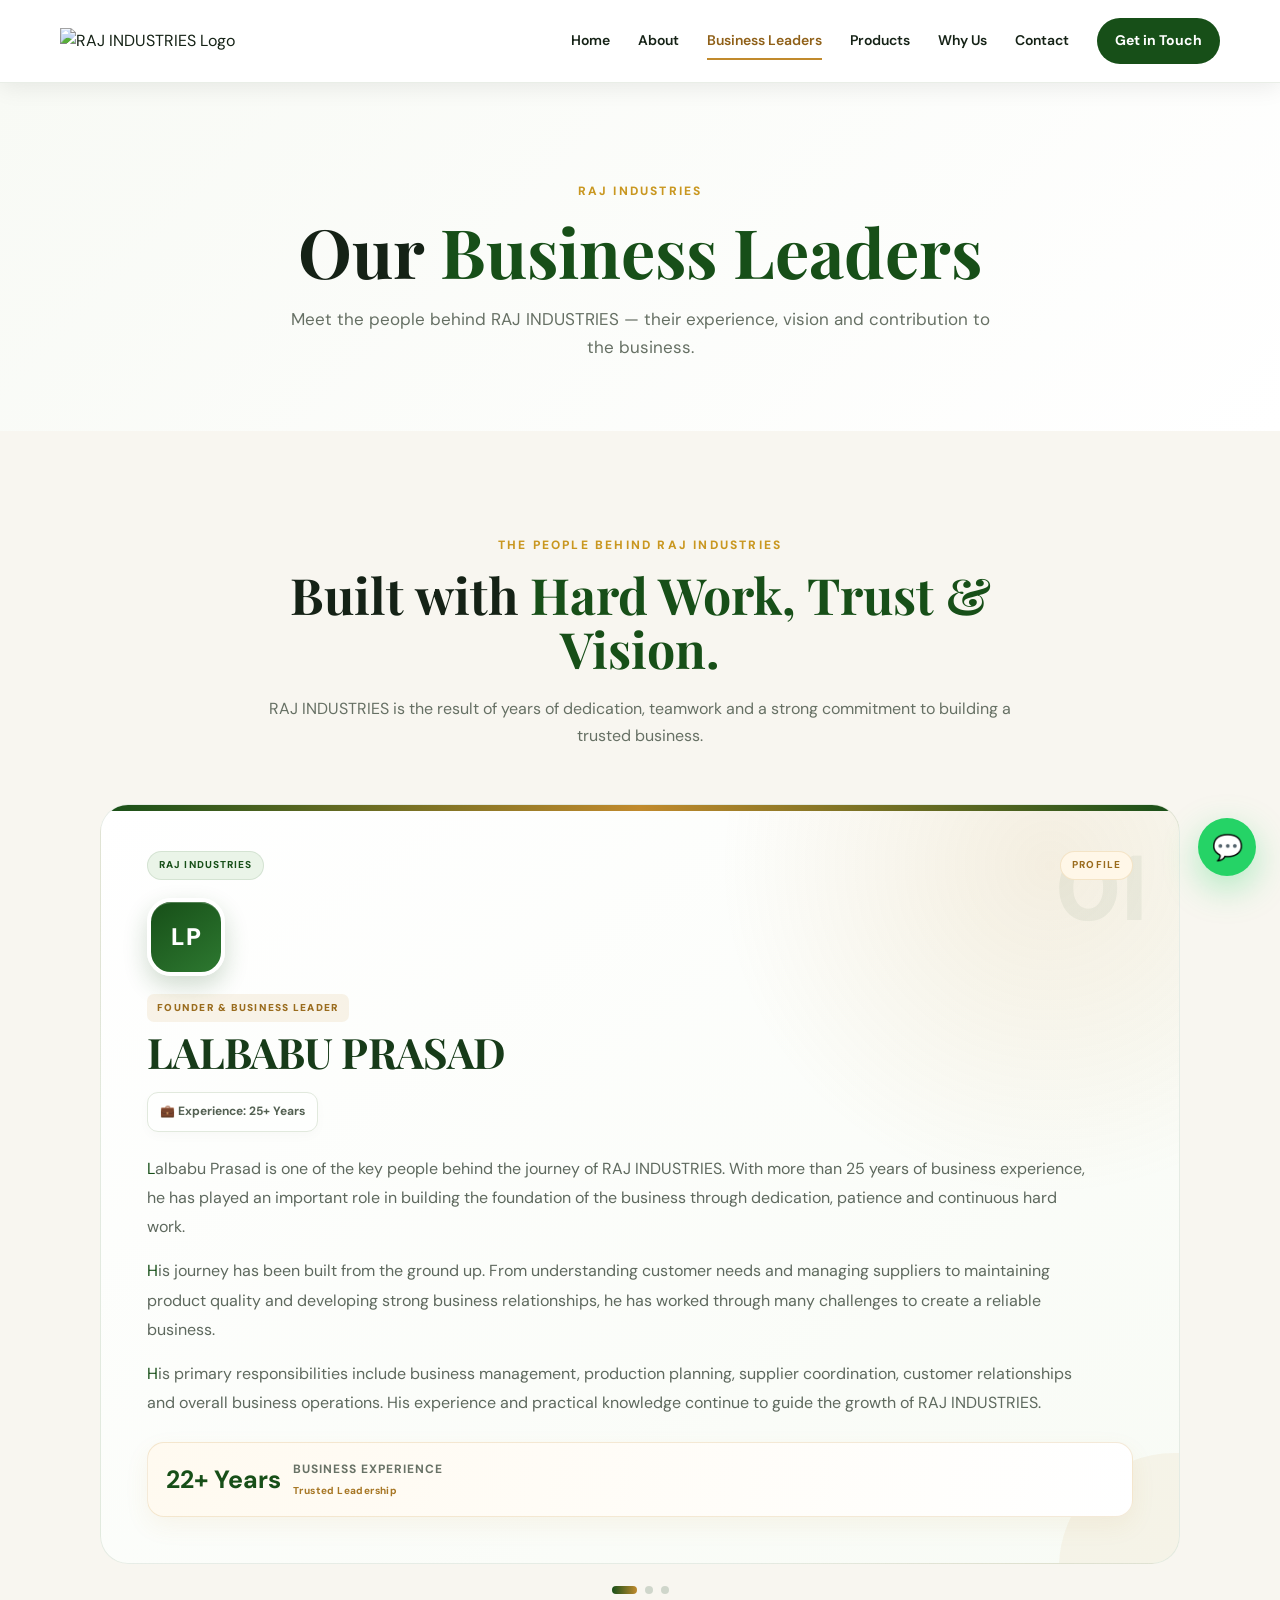
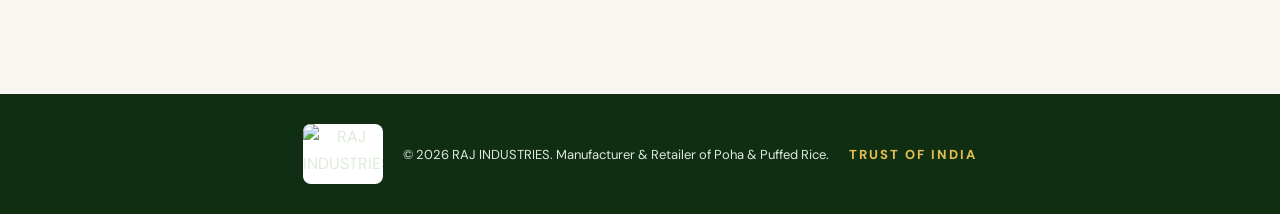
==== business-leaders.html @ 6d3f10bb "Add files via upload" ====
<!DOCTYPE html>
<html lang="en">
<head>
  <meta charset="UTF-8">
  <meta name="viewport" content="width=device-width, initial-scale=1.0, viewport-fit=cover">
  <meta name="theme-color" content="#174f18">
  <meta name="mobile-web-app-capable" content="yes">
  <meta name="apple-mobile-web-app-capable" content="yes">
  <meta name="apple-mobile-web-app-status-bar-style" content="default">
  <meta name="description" content="RAJ INDUSTRIES - Manufacturer and Retailer of quality Poha and Puffed Rice (Murmura).">
  <title>RAJ INDUSTRIES | Pure Taste. Trusted Quality.</title>
  <link rel="preconnect" href="https://fonts.googleapis.com">
  <link rel="preconnect" href="https://fonts.gstatic.com" crossorigin>
  <link href="https://fonts.googleapis.com/css2?family=DM+Sans:wght@400;500;600;700&family=Playfair+Display:wght@600;700&display=swap" rel="stylesheet">
  <link rel="stylesheet" href="style.css">
<style>
/* Dedicated Business Leaders page */
.business-page-hero {
  padding: 95px 0 70px;
  text-align: center;
  background: linear-gradient(135deg, #f8faf5, #fff);
}

.business-page-hero .container {
  max-width: 850px;
}

.business-page-hero h1 {
  font-family: "Playfair Display", Georgia, serif;
  font-size: clamp(42px, 6vw, 68px);
  line-height: 1.08;
  margin-bottom: 18px;
}

.business-page-hero h1 span {
  color: var(--green, #174f18);
}

.business-page-hero p {
  max-width: 700px;
  margin: 0 auto;
  color: var(--muted, #667064);
  font-size: 17px;
}

@media (max-width: 700px) {
  .business-page-hero {
    padding: 65px 0 45px;
  }

  .business-page-hero h1 {
    font-size: 40px;
  }

  .business-page-hero p {
    font-size: 15px;
  }
}
</style>

<style>
/* Business Leaders page carousel */
.leaders-carousel{position:relative;width:100%;max-width:1080px;margin:auto}
.leaders-viewport{overflow:hidden;border-radius:28px;touch-action:pan-y}
.leaders-track{display:flex;width:100%;transition:transform .55s cubic-bezier(.22,.8,.22,1);will-change:transform}
.leaders-track .leader-card{flex:0 0 100%;width:100%;min-width:100%;margin:0!important;box-sizing:border-box}
.leaders-carousel .leader-card{padding:clamp(28px,5vw,46px);min-height:520px}
.leader-arrow{position:absolute;top:50%;transform:translateY(-50%) scale(.85);width:50px;height:50px;border:0;border-radius:50%;display:grid;place-items:center;background:rgba(23,79,24,.96);color:#fff;font-size:27px;cursor:pointer;z-index:10;opacity:0;visibility:hidden;pointer-events:none;box-shadow:0 10px 30px rgba(0,0,0,.2);transition:opacity .2s,visibility .2s,transform .2s,background .2s}
.leader-arrow-left{left:-25px}.leader-arrow-right{right:-25px}
.leaders-carousel:hover .leader-arrow{opacity:1;visibility:visible;pointer-events:auto;transform:translateY(-50%) scale(1)}
.leader-arrow:hover{background:#c18a2d;transform:translateY(-50%) scale(1.08)}
.leader-arrow:disabled,.leader-arrow[disabled]{opacity:0!important;visibility:hidden!important;pointer-events:none!important}
.leader-dots{display:flex;justify-content:center;gap:8px;margin-top:22px}
.leader-dot{width:8px;height:8px;padding:0;border:0;border-radius:50%;background:#cfd6cb;cursor:pointer;transition:.25s}
.leader-dot.active{width:25px;border-radius:10px;background:#c18a2d}
@media(max-width:900px){.leaders-carousel{max-width:720px}.leaders-carousel .leader-card{min-height:0}.leader-arrow-left{left:12px}.leader-arrow-right{right:12px}}
@media(max-width:700px){.leaders-viewport{border-radius:20px}.leaders-carousel .leader-card{padding:28px 22px}.leaders-carousel .leader-card h3{font-size:27px;padding-right:40px}.leaders-carousel .leader-meta{flex-direction:column;align-items:flex-start}.leaders-carousel .leader-card p{font-size:14px;line-height:1.7}.leader-arrow{width:44px;height:44px;font-size:23px}.leader-arrow-left{left:8px}.leader-arrow-right{right:8px}.leaders-carousel.touch-active .leader-arrow{opacity:1;visibility:visible;pointer-events:auto;transform:translateY(-50%) scale(1)}}
@media(max-width:380px){.leaders-carousel .leader-card{padding:24px 17px}.leader-arrow{width:40px;height:40px;font-size:20px}.leader-arrow-left{left:5px}.leader-arrow-right{right:5px}}
.business-page-hero{padding:95px 0 70px;text-align:center;background:linear-gradient(135deg,#f8faf5,#fff)}
.business-page-hero .container{max-width:850px}
.business-page-hero h1{font-family:"Playfair Display",Georgia,serif;font-size:clamp(42px,6vw,68px);line-height:1.08;margin-bottom:18px}
.business-page-hero h1 span{color:var(--green,#174f18)}
.business-page-hero p{max-width:700px;margin:0 auto;color:var(--muted,#667064);font-size:17px}
@media(max-width:700px){.business-page-hero{padding:65px 0 45px}.business-page-hero h1{font-size:40px}.business-page-hero p{font-size:15px}}
</style>

</head>
<body>

<header class="header">
  <div class="container nav">
    <a href="index.html#home" class="brand">
      <img src="assets/raj-industries-logo.png" alt="RAJ INDUSTRIES Logo">
    </a>
    <button class="menu-btn" aria-label="Open menu">☰</button>
    <nav class="nav-links">
      <a href="index.html">Home</a>
      <a href="index.html#about">About</a>
      <a href="business-leaders.html" class="active">Business Leaders</a>
      <a href="index.html#products">Products</a>
      <a href="index.html#why-us">Why Us</a>
      <a href="index.html#contact">Contact</a>
    </nav>
    <a href="#contact" class="nav-cta">Get in Touch</a>
  </div>
</header>

<main>
  <section class="business-page-hero">
    <div class="container">
      <span class="eyebrow">RAJ INDUSTRIES</span>
      <h1>Our <span>Business Leaders</span></h1>
      <p>Meet the people behind RAJ INDUSTRIES — their experience, vision and contribution to the business.</p>
    </div>
  </section>

  <!-- BUSINESS LEADERS SECTION -->
  <section id="leaders" class="section leaders">
    <div class="container">
      <div class="section-heading center">
        <span class="eyebrow">THE PEOPLE BEHIND RAJ INDUSTRIES</span>
        <h2>Built with <span>Hard Work, Trust & Vision.</span></h2>
        <p>RAJ INDUSTRIES is the result of years of dedication, teamwork and a strong commitment to building a trusted business.</p>
      </div>

      <div class="leaders-carousel" id="leadersCarousel">
        <button class="leader-arrow leader-arrow-left" type="button" aria-label="Previous business leader">&#10094;</button>
        <div class="leaders-viewport">
          <div class="leaders-track">

            <article class="leader-card">
              <div class="leader-number">01</div>
              <div class="leader-content">
                <div class="leader-card-top">
                  <span class="leader-status">RAJ INDUSTRIES</span>
                  <span class="leader-profile-tag">PROFILE</span>
                </div>
                <div class="leader-avatar">LP</div>
                <span class="leader-role">FOUNDER & BUSINESS LEADER</span>
                <h3>LALBABU PRASAD</h3>
                <div class="leader-meta">
                  <span>💼 Experience: 25+ Years</span>
                </div>
                <p>Lalbabu Prasad is one of the key people behind the journey of RAJ INDUSTRIES. With more than 25 years of business experience, he has played an important role in building the foundation of the business through dedication, patience and continuous hard work.</p>
                <p>His journey has been built from the ground up. From understanding customer needs and managing suppliers to maintaining product quality and developing strong business relationships, he has worked through many challenges to create a reliable business.</p>
                <p>His primary responsibilities include business management, production planning, supplier coordination, customer relationships and overall business operations. His experience and practical knowledge continue to guide the growth of RAJ INDUSTRIES.</p>
                <div class="leader-highlight"><strong>25+ Years</strong><span>Business Experience</span><em>Trusted Leadership</em></div>
              </div>
            </article>

            <article class="leader-card">
              <div class="leader-number">02</div>
              <div class="leader-content">
                <div class="leader-card-top">
                  <span class="leader-status">RAJ INDUSTRIES</span>
                  <span class="leader-profile-tag">PROFILE</span>
                </div>
                <div class="leader-avatar">AR</div>
                <span class="leader-role">BUSINESS & OPERATIONS</span>
                <h3>AVINASH RAJ</h3>
                <div class="leader-meta">
                  <span>💼 Experience: 3+ Years</span>
                </div>
                <p>Avinash Raj is an important part of the growing team at RAJ INDUSTRIES. With more than 3 years of business experience, he brings a combination of education, practical knowledge and a modern approach to business operations.</p>
                <p>His journey has involved learning the business from the ground up, understanding the market, working with customers and contributing to the development of a dependable supply system. Every challenge has helped him gain valuable experience and strengthen his business skills.</p>
                <p>He contributes to day-to-day operations, customer communication, sales coordination, product supply and business development. His focus is on improving service, maintaining relationships and helping RAJ INDUSTRIES grow in a sustainable way.</p>
                <div class="leader-highlight"><strong>3+ Years</strong><span>Business Experience</span><em>Business Operations</em></div>
              </div>
            </article>

            <article class="leader-card">
              <div class="leader-number">03</div>
              <div class="leader-content">
                <div class="leader-card-top">
                  <span class="leader-status">RAJ INDUSTRIES</span>
                  <span class="leader-profile-tag">PROFILE</span>
                </div>
                <div class="leader-avatar">RK</div>
                <span class="leader-role">DIGITAL & BUSINESS MANAGEMENT</span>
                <h3>RAJU KUMAR</h3>
                <div class="leader-meta">
                  <span>💼 Experience: 1+ Year</span>
                </div>
                <p>Raju Kumar is a young and technology-focused member of RAJ INDUSTRIES. With an MCA background and more than 1 year of business experience, he brings a combination of technology, modern thinking and business management to the organization.</p>
                <p>His journey represents the next generation of the business. Along with learning the practical side of the food business, he has worked to understand customers, market requirements and the importance of building a strong digital presence.</p>
                <p>His responsibilities include digital business development, website and online presence management, customer communication, marketing support and helping introduce modern technology into business operations.</p>
                <div class="leader-highlight"><strong>1+ Year</strong><span>Business Experience</span><em>Digital Growth</em></div>
              </div>
            </article>

          </div>
        </div>
        <button class="leader-arrow leader-arrow-right" type="button" aria-label="Next business leader">&#10095;</button>
        <div class="leader-dots" aria-label="Business leader navigation"></div>
      </div>
    </div>
  </section>


</main></main>

<footer class="footer">
  <div class="container footer-inner">
    <img src="assets/raj-industries-logo.png" alt="RAJ INDUSTRIES" class="footer-logo">
    <p>© <span id="year"></span> RAJ INDUSTRIES. Manufacturer & Retailer of Poha & Puffed Rice.</p>
    <p class="footer-tagline">TRUST OF INDIA</p>
  </div>
</footer>

<script src="script.js"></script>

<script>
document.addEventListener("DOMContentLoaded", () => {
  const carousel = document.getElementById("leadersCarousel");
  if (!carousel) return;

  const track = carousel.querySelector(".leaders-track");
  const cards = Array.from(carousel.querySelectorAll(".leader-card"));
  const prev = carousel.querySelector(".leader-arrow-left");
  const next = carousel.querySelector(".leader-arrow-right");
  const dotsBox = carousel.querySelector(".leader-dots");
  let index = 0, startX = 0, startY = 0, moved = false, hideTimer;

  cards.forEach((_, i) => {
    const dot = document.createElement("button");
    dot.type = "button";
    dot.className = "leader-dot";
    dot.setAttribute("aria-label", `Show business leader ${i + 1}`);
    dot.addEventListener("click", () => show(i));
    dotsBox.appendChild(dot);
  });

  const dots = Array.from(dotsBox.children);

  function show(i) {
    index = Math.max(0, Math.min(i, cards.length - 1));
    track.style.transform = `translateX(-${index * 100}%)`;
    dots.forEach((d,n) => d.classList.toggle("active", n === index));
    if (prev) prev.disabled = index === 0;
    if (next) next.disabled = index === cards.length - 1;
  }

  prev?.addEventListener("click", () => show(index - 1));
  next?.addEventListener("click", () => show(index + 1));

  carousel.addEventListener("touchstart", e => {
    const t = e.changedTouches[0];
    startX=t.clientX; startY=t.clientY; moved=false;
    carousel.classList.add("touch-active");
    clearTimeout(hideTimer);
  }, {passive:true});

  carousel.addEventListener("touchmove", e => {
    const t=e.changedTouches[0], dx=t.clientX-startX, dy=t.clientY-startY;
    if(Math.abs(dx)>15 && Math.abs(dx)>Math.abs(dy)) moved=true;
  }, {passive:true});

  carousel.addEventListener("touchend", e => {
    const dx=e.changedTouches[0].clientX-startX;
    if(moved && Math.abs(dx)>50) show(index+(dx<0?1:-1));
    hideTimer=setTimeout(()=>carousel.classList.remove("touch-active"),1200);
  }, {passive:true});

  carousel.addEventListener("mouseleave", () => {
    clearTimeout(hideTimer);
    carousel.classList.remove("touch-active");
  });

  carousel.addEventListener("keydown", e => {
    if(e.key==="ArrowLeft"){e.preventDefault();show(index-1)}
    if(e.key==="ArrowRight"){e.preventDefault();show(index+1)}
  });

  show(0);
});
</script>

</body>
</html>
---- style.css ----
*{box-sizing:border-box;margin:0;padding:0}
:root{--green:#174f18;--green2:#2c711e;--gold:#c99720;--cream:#fbfaf5;--dark:#152216;--muted:#667064;--white:#fff}
html{scroll-behavior:smooth}
body{font-family:"DM Sans",Arial,sans-serif;color:var(--dark);background:#fff;line-height:1.65}
a{text-decoration:none;color:inherit}
.container{width:min(1160px,92%);margin:auto}
.header{position:sticky;top:0;z-index:50;background:rgba(255,255,255,.94);backdrop-filter:blur(12px);border-bottom:1px solid #e9eee7}
.nav{height:82px;display:flex;align-items:center;gap:28px}
.brand img{width:95px;height:70px;object-fit:contain}
.nav-links{display:flex;gap:28px;margin-left:auto;font-weight:600;font-size:14px}
.nav-links a:hover{color:var(--gold)}
.nav-cta{background:var(--green);color:#fff;padding:11px 18px;border-radius:30px;font-weight:700;font-size:14px}
.menu-btn{display:none;border:0;background:none;font-size:27px}
.hero{position:relative;overflow:hidden;background:linear-gradient(135deg,#f8faf5,#fff)}
.hero-bg{position:absolute;inset:0;background:radial-gradient(circle at 85% 20%,rgba(201,151,32,.12),transparent 28%),radial-gradient(circle at 5% 90%,rgba(23,79,24,.1),transparent 28%)}
.hero-grid{min-height:650px;display:grid;grid-template-columns:1.03fr .97fr;align-items:center;gap:30px;position:relative}
.eyebrow{display:inline-block;color:var(--gold);font-size:12px;letter-spacing:2.2px;font-weight:800;margin-bottom:12px}
.hero h1,h2{font-family:"Playfair Display",Georgia,serif;line-height:1.08}
.hero h1{font-size:clamp(42px,5vw,68px);max-width:700px}
.hero h1 span,h2 span{color:var(--green)}
.hero p{max-width:630px;color:var(--muted);font-size:17px;margin:22px 0 28px}
.hero-actions{display:flex;gap:12px;flex-wrap:wrap}
.btn{display:inline-flex;align-items:center;justify-content:center;border-radius:8px;padding:13px 22px;font-weight:800;border:2px solid transparent;cursor:pointer;transition:.25s}
.btn-primary{background:var(--green);color:#fff}
.btn-primary:hover{background:#0e3c10;transform:translateY(-2px)}
.btn-outline{border-color:var(--green);color:var(--green)}
.btn-outline:hover{background:var(--green);color:#fff}
.btn-light{background:#fff;color:var(--green)}
.trust-row{display:flex;gap:34px;margin-top:35px}
.trust-row div{display:flex;flex-direction:column}
.trust-row strong{font-size:20px;color:var(--green)}
.trust-row small{font-size:12px;color:var(--muted)}
.hero-product{position:relative;min-height:520px;display:flex;align-items:center;justify-content:center}
.product-orbit{position:absolute;width:430px;height:430px;border:2px solid rgba(201,151,32,.3);border-radius:50%}
.hero-poha{position:relative;width:min(470px,90%);height:470px;object-fit:cover;border-radius:50%;padding:16px;background:#fff;box-shadow:0 30px 80px rgba(23,79,24,.16)}
.floating-card{position:absolute;right:3%;bottom:60px;background:#fff;border-radius:14px;padding:18px 22px;box-shadow:0 15px 45px rgba(0,0,0,.12);display:flex;flex-direction:column}
.floating-card span{font-size:11px;text-transform:uppercase;letter-spacing:1.4px;color:var(--gold);font-weight:800}
.floating-card strong{font-size:18px;color:var(--green)}
.floating-card small{color:var(--muted)}
.section{padding:100px 0}
.two-col{display:grid;grid-template-columns:1fr 1fr;gap:75px;align-items:center}
.section h2{font-size:clamp(34px,4vw,50px);margin-bottom:20px}
.section p{color:var(--muted);margin-bottom:15px}
.section-image{position:relative}
.section-image img{width:100%;height:470px;object-fit:cover;border-radius:24px;box-shadow:0 25px 70px rgba(23,79,24,.12)}
.image-badge{position:absolute;bottom:22px;left:22px;background:var(--green);color:#fff;padding:12px 17px;border-radius:7px;font-size:12px;letter-spacing:2px;font-weight:800}
.feature-list{margin-top:25px;display:grid;gap:12px}
.feature-list div{display:flex;align-items:center;gap:12px;font-weight:700}
.feature-list b{display:grid;place-items:center;width:25px;height:25px;border-radius:50%;background:#e8f1e5;color:var(--green)}
.products{background:var(--cream)}
.section-heading{margin-bottom:45px}
.section-heading p{margin:0}
.center{text-align:center}
.product-grid{display:grid;grid-template-columns:repeat(2,1fr);gap:28px}
.product-card{background:#fff;border-radius:20px;overflow:hidden;box-shadow:0 15px 45px rgba(0,0,0,.07);transition:.3s}
.product-card:hover{transform:translateY(-7px);box-shadow:0 22px 55px rgba(23,79,24,.13)}
.product-img{height:330px;overflow:hidden;background:#f2f2ee}
.product-img img{width:100%;height:100%;object-fit:cover;transition:.4s}
.product-card:hover img{transform:scale(1.04)}
.product-body{padding:26px}
.tag{font-size:11px;color:var(--gold);font-weight:900;letter-spacing:2px}
.product-body h3{font-family:"Playfair Display",Georgia,serif;font-size:30px;margin:7px 0}
.product-body p{margin-bottom:18px}
.product-link{color:var(--green);font-weight:800}
.why-us{background:#fff}
.why-grid{display:grid;grid-template-columns:repeat(4,1fr);gap:20px}
.why-card{padding:28px;background:#f8faf6;border:1px solid #edf1eb;border-radius:15px}
.icon{font-size:30px;margin-bottom:14px}
.why-card h3{font-size:19px;margin-bottom:8px}
.why-card p{font-size:14px;margin:0}
.cta-strip{background:var(--green);color:#fff;padding:55px 0}
.cta-inner{display:flex;align-items:center;justify-content:space-between;gap:30px}
.cta-strip h2{font-size:36px;max-width:720px}
.cta-strip .eyebrow{color:#e6c35d}
.contact{background:#f8faf6}
.contact-info{display:grid;gap:15px;margin-top:28px}
.contact-info div{display:flex;flex-direction:column;padding-bottom:12px;border-bottom:1px solid #dfe6dc}
.contact-info strong{color:var(--green)}
.contact-info span{color:var(--muted)}
.contact-form{background:#fff;padding:28px;border-radius:18px;box-shadow:0 18px 50px rgba(0,0,0,.07);display:grid;gap:13px}
.contact-form input,.contact-form select,.contact-form textarea{width:100%;padding:14px 15px;border:1px solid #d9dfd6;border-radius:8px;font:inherit;outline:none;background:#fff}
.contact-form input:focus,.contact-form select:focus,.contact-form textarea:focus{border-color:var(--green)}
.contact-form textarea{resize:vertical}
.form-note{font-size:13px;margin:0!important;color:var(--green)!important}
.footer{background:#102e12;color:#dfe9dc;padding:30px 0}
.footer-inner{text-align:center;display:flex;align-items:center;justify-content:center;gap:20px;flex-wrap:wrap}
.footer-logo{width:80px;height:60px;object-fit:contain;background:#fff;border-radius:8px}
.footer p{font-size:13px}
.footer-tagline{color:#e2bd51;font-weight:800;letter-spacing:2px}
@media(max-width:900px){
  .nav-links,.nav-cta{display:none}.menu-btn{display:block;margin-left:auto}
  .nav.open{height:auto;flex-wrap:wrap;padding:15px 0}.nav.open .nav-links{display:flex;width:100%;flex-direction:column;gap:14px;padding-bottom:15px}
  .hero-grid,.two-col{grid-template-columns:1fr}.hero-grid{padding:60px 0}.hero-product{min-height:430px}.hero-poha{width:380px;height:380px}
  .why-grid{grid-template-columns:1fr 1fr}.section{padding:75px 0}
}
@media(max-width:600px){
  .brand img{width:82px}.hero h1{font-size:40px}.hero p{font-size:15px}.trust-row{gap:18px}
  .hero-product{min-height:350px}.product-orbit{width:310px;height:310px}.hero-poha{width:300px;height:300px}
  .floating-card{right:0;bottom:15px;padding:12px 15px}.product-grid,.why-grid{grid-template-columns:1fr}
  .product-img{height:280px}.cta-inner{flex-direction:column;align-items:flex-start}.cta-strip h2{font-size:30px}
  .section-image img{height:350px}.footer-inner{flex-direction:column}
}
/* ================================
   BUSINESS LEADERS SECTION
================================ */

.leaders {
  background: #f8f6f0;
  position: relative;
  overflow: hidden;
}

.leaders .section-heading {
  max-width: 750px;
  margin: 0 auto 55px;
}

.leaders-grid {
  display: grid;
  grid-template-columns: 1fr;
  gap: 30px;
}

.leader-card {
  position: relative;
  background: #ffffff;
  border-radius: 24px;
  padding: 42px;
  display: flex;
  gap: 35px;
  border: 1px solid rgba(0, 0, 0, 0.07);
  box-shadow: 0 15px 45px rgba(0, 0, 0, 0.06);
  overflow: hidden;
  transition: all 0.35s ease;
}

.leader-card:hover {
  transform: translateY(-7px);
  box-shadow: 0 22px 55px rgba(0, 0, 0, 0.11);
}

.leader-number {
  position: absolute;
  right: 30px;
  top: 20px;
  font-size: 70px;
  font-weight: 700;
  color: rgba(0, 0, 0, 0.045);
  line-height: 1;
}

.leader-content {
  width: 100%;
  position: relative;
  z-index: 2;
}

.leader-avatar {
  width: 85px;
  height: 85px;
  border-radius: 50%;
  display: flex;
  align-items: center;
  justify-content: center;
  background: linear-gradient(135deg, #d9a441, #8c5d18);
  color: #fff;
  font-size: 25px;
  font-weight: 700;
  margin-bottom: 20px;
  box-shadow: 0 10px 25px rgba(140, 93, 24, 0.25);
}

.leader-role {
  display: inline-block;
  font-size: 12px;
  font-weight: 700;
  letter-spacing: 1.5px;
  color: #9b681d;
  margin-bottom: 8px;
}

.leader-card h3 {
  font-family: "Playfair Display", serif;
  font-size: 32px;
  margin: 0 0 15px;
  color: #20251f;
}

.leader-meta {
  display: flex;
  flex-wrap: wrap;
  gap: 10px;
  margin-bottom: 22px;
}

.leader-meta span {
  background: #f5f1e8;
  color: #4d4d45;
  padding: 8px 13px;
  border-radius: 30px;
  font-size: 13px;
  font-weight: 600;
}

.leader-card p {
  color: #666;
  line-height: 1.8;
  margin-bottom: 15px;
  max-width: 950px;
}

.leader-highlight {
  margin-top: 25px;
  padding: 16px 20px;
  border-left: 4px solid #c18a2d;
  background: #faf7ef;
  display: inline-flex;
  flex-direction: column;
  gap: 3px;
}

.leader-highlight strong {
  font-size: 24px;
  color: #9b681d;
}

.leader-highlight span {
  font-size: 12px;
  color: #777;
  text-transform: uppercase;
  letter-spacing: 1px;
}


/* Desktop layout */
@media (min-width: 900px) {
  .leader-card:nth-child(1) {
    margin-right: 80px;
  }

  .leader-card:nth-child(2) {
    margin-left: 40px;
    margin-right: 40px;
  }

  .leader-card:nth-child(3) {
    margin-left: 80px;
  }
}


/* Mobile */
@media (max-width: 700px) {

  .leader-card {
    padding: 28px 22px;
    gap: 20px;
  }

  .leader-card h3 {
    font-size: 27px;
  }

  .leader-avatar {
    width: 70px;
    height: 70px;
    font-size: 21px;
  }

  .leader-number {
    font-size: 50px;
    right: 18px;
  }

  .leader-meta {
    flex-direction: column;
    align-items: flex-start;
  }

  .leader-card p {
    font-size: 14px;
    line-height: 1.7;
  }

  .leader-card:nth-child(1),
  .leader-card:nth-child(2),
  .leader-card:nth-child(3) {
    margin-left: 0;
    margin-right: 0;
  }
}


/* =========================================================
   RAJ INDUSTRIES - Premium UI Enhancements
   Add this file alongside index.html and script.js
   ========================================================= */

:root {
  --ri-gold: #c18a2d;
  --ri-gold-dark: #8f6018;
  --ri-cream: #faf7ef;
  --ri-dark: #20251f;
  --ri-muted: #66685f;
  --ri-white: #ffffff;
  --ri-shadow: 0 20px 60px rgba(32, 37, 31, .10);
}

html {
  scroll-behavior: smooth;
}

body {
  overflow-x: hidden;
}

/* Header */
.header {
  transition: background .3s ease, box-shadow .3s ease, backdrop-filter .3s ease;
}

.header.scrolled {
  background: rgba(255,255,255,.92);
  box-shadow: 0 8px 30px rgba(0,0,0,.08);
  backdrop-filter: blur(14px);
}

.nav-links a {
  position: relative;
  transition: color .25s ease;
}

.nav-links a::after {
  content: "";
  position: absolute;
  left: 0;
  right: 0;
  bottom: -7px;
  height: 2px;
  background: var(--ri-gold);
  transform: scaleX(0);
  transform-origin: center;
  transition: transform .25s ease;
}

.nav-links a:hover::after,
.nav-links a.active::after {
  transform: scaleX(1);
}

.nav-links a.active {
  color: var(--ri-gold-dark);
}

/* Hero motion */
.hero-product {
  animation: heroFloat 5s ease-in-out infinite;
}

@keyframes heroFloat {
  0%, 100% { transform: translateY(0); }
  50% { transform: translateY(-10px); }
}

.floating-card {
  animation: cardFloat 4s ease-in-out infinite;
}

@keyframes cardFloat {
  0%, 100% { transform: translateY(0) rotate(0); }
  50% { transform: translateY(-8px) rotate(1deg); }
}

/* Reveal animation */
.js-reveal {
  opacity: 0;
  transform: translateY(35px);
  transition:
    opacity .8s ease,
    transform .8s cubic-bezier(.2,.8,.2,1);
}

.js-reveal.visible {
  opacity: 1;
  transform: translateY(0);
}

/* Product cards */
.product-card {
  transition:
    transform .35s ease,
    box-shadow .35s ease,
    border-color .35s ease;
  will-change: transform;
}

.product-card:hover {
  box-shadow: var(--ri-shadow);
}

.product-img {
  overflow: hidden;
}

.product-img img {
  transition: transform .6s cubic-bezier(.2,.8,.2,1);
}

.product-card:hover .product-img img {
  transform: scale(1.07);
}

/* Leader cards */
.leader-card {
  transition:
    transform .35s ease,
    box-shadow .35s ease,
    border-color .35s ease;
}

.leader-card.leader-hover {
  border-color: rgba(193,138,45,.35);
  box-shadow: 0 25px 70px rgba(193,138,45,.13);
}

.leader-avatar {
  transition: transform .35s ease, box-shadow .35s ease;
}

.leader-card:hover .leader-avatar {
  transform: scale(1.06) rotate(-3deg);
  box-shadow: 0 15px 35px rgba(140,93,24,.30);
}

/* Buttons */
.btn,
.nav-cta,
.product-link {
  transition:
    transform .25s ease,
    box-shadow .25s ease,
    background .25s ease,
    color .25s ease;
}

.btn:hover,
.nav-cta:hover {
  transform: translateY(-2px);
}

.btn.clicked {
  transform: scale(.97);
}

/* Form */
.contact-form input,
.contact-form select,
.contact-form textarea {
  transition:
    border-color .25s ease,
    box-shadow .25s ease,
    transform .25s ease;
}

.contact-form input:focus,
.contact-form select:focus,
.contact-form textarea:focus {
  outline: none;
  border-color: var(--ri-gold);
  box-shadow: 0 0 0 4px rgba(193,138,45,.12);
  transform: translateY(-1px);
}

.form-note {
  min-height: 22px;
  margin-top: 10px;
  font-weight: 600;
}

.form-note.success {
  color: #287a45;
}

.form-note.error {
  color: #b13b32;
}

/* Contact phone links */
.contact-info a {
  color: inherit;
  text-decoration: none;
}

.contact-info a:hover {
  color: var(--ri-gold-dark);
}

/* Floating WhatsApp */
.floating-whatsapp {
  position: fixed;
  right: 24px;
  bottom: 24px;
  width: 58px;
  height: 58px;
  display: flex;
  align-items: center;
  justify-content: center;
  border-radius: 50%;
  background: #25d366;
  color: #fff;
  text-decoration: none;
  font-size: 25px;
  z-index: 9998;
  box-shadow: 0 12px 35px rgba(37,211,102,.35);
  animation: whatsappPulse 2.2s infinite;
  transition: transform .25s ease;
}

.floating-whatsapp:hover {
  transform: scale(1.10);
}

@keyframes whatsappPulse {
  0%, 100% {
    box-shadow: 0 12px 35px rgba(37,211,102,.35);
  }
  50% {
    box-shadow: 0 12px 45px rgba(37,211,102,.60);
  }
}

/* Back to top */
.back-to-top {
  position: fixed;
  right: 25px;
  bottom: 94px;
  width: 44px;
  height: 44px;
  border: 0;
  border-radius: 50%;
  background: var(--ri-dark);
  color: #fff;
  font-size: 20px;
  cursor: pointer;
  opacity: 0;
  visibility: hidden;
  transform: translateY(15px);
  transition: all .3s ease;
  z-index: 9997;
}

.back-to-top.show {
  opacity: 1;
  visibility: visible;
  transform: translateY(0);
}

.back-to-top:hover {
  background: var(--ri-gold-dark);
  transform: translateY(-3px);
}

/* Mobile menu */
@media (max-width: 800px) {
  .menu-btn {
    display: inline-flex;
    align-items: center;
    justify-content: center;
    cursor: pointer;
    border: 0;
    background: transparent;
    font-size: 27px;
    color: var(--ri-dark);
  }

  .nav-links {
    position: absolute;
    top: calc(100% + 8px);
    left: 15px;
    right: 15px;
    display: flex;
    flex-direction: column;
    gap: 4px;
    padding: 14px;
    background: rgba(255,255,255,.97);
    border-radius: 18px;
    box-shadow: 0 20px 50px rgba(0,0,0,.12);
    backdrop-filter: blur(14px);
    opacity: 0;
    visibility: hidden;
    transform: translateY(-10px);
    transition: all .3s ease;
    z-index: 1000;
  }

  .nav-links.active {
    opacity: 1;
    visibility: visible;
    transform: translateY(0);
  }

  .nav-links a {
    padding: 12px 14px;
    border-radius: 10px;
  }

  .nav-links a:hover,
  .nav-links a.active {
    background: var(--ri-cream);
  }

  .nav-links a::after {
    display: none;
  }

  .nav-cta {
    display: none;
  }

  .floating-whatsapp {
    right: 18px;
    bottom: 18px;
  }

  .back-to-top {
    right: 20px;
    bottom: 86px;
  }
}

/* Reduced motion accessibility */
@media (prefers-reduced-motion: reduce) {
  *,
  *::before,
  *::after {
    scroll-behavior: auto !important;
    animation-duration: .01ms !important;
    animation-iteration-count: 1 !important;
    transition-duration: .01ms !important;
  }

  .js-reveal {
    opacity: 1;
    transform: none;
  }
}


/* =========================================================
   WhatsApp Number Selection Popup
   ========================================================= */

body.whatsapp-modal-open { overflow: hidden; }

.floating-whatsapp {
  border: 0;
  cursor: pointer;
  font-family: inherit;
}

.whatsapp-modal {
  position: fixed;
  inset: 0;
  z-index: 10000;
  display: flex;
  align-items: center;
  justify-content: center;
  padding: 20px;
  opacity: 0;
  visibility: hidden;
  pointer-events: none;
  transition: opacity .25s ease, visibility .25s ease;
}

.whatsapp-modal.show {
  opacity: 1;
  visibility: visible;
  pointer-events: auto;
}

.whatsapp-modal-overlay {
  position: absolute;
  inset: 0;
  background: rgba(10,20,12,.62);
  backdrop-filter: blur(5px);
}

.whatsapp-modal-card {
  position: relative;
  z-index: 2;
  width: min(440px,100%);
  background: #fff;
  border-radius: 24px;
  padding: 32px;
  box-shadow: 0 30px 90px rgba(0,0,0,.25);
  transform: translateY(20px) scale(.96);
  transition: transform .3s cubic-bezier(.2,.8,.2,1);
}

.whatsapp-modal.show .whatsapp-modal-card {
  transform: translateY(0) scale(1);
}

.whatsapp-modal-close {
  position: absolute;
  top: 14px;
  right: 16px;
  width: 38px;
  height: 38px;
  border: 0;
  border-radius: 50%;
  background: #f3f5f1;
  color: #20251f;
  font-size: 25px;
  cursor: pointer;
  transition: .2s ease;
}

.whatsapp-modal-close:hover {
  background: #e8eee5;
  transform: rotate(90deg);
}

.whatsapp-modal-icon {
  width: 64px;
  height: 64px;
  display: grid;
  place-items: center;
  margin-bottom: 16px;
  border-radius: 18px;
  background: #eaf8ee;
  font-size: 31px;
}

.whatsapp-modal-card h3 {
  margin: 0 35px 7px 0;
  font-family: "Playfair Display", Georgia, serif;
  font-size: 30px;
  color: #20251f;
}

.whatsapp-modal-card > p {
  margin: 0 0 22px;
  color: #667064;
  font-size: 14px;
}

.whatsapp-number-option {
  display: flex;
  align-items: center;
  gap: 13px;
  padding: 16px;
  margin-top: 12px;
  border: 1px solid #e1e7df;
  border-radius: 15px;
  background: #fff;
  color: #20251f;
  box-shadow: 0 7px 20px rgba(0,0,0,.04);
  transition: transform .2s ease, border-color .2s ease, box-shadow .2s ease;
}

.whatsapp-number-option:hover {
  transform: translateY(-2px);
  border-color: #25d366;
  box-shadow: 0 12px 28px rgba(37,211,102,.15);
}

.whatsapp-option-icon {
  width: 42px;
  height: 42px;
  flex: 0 0 42px;
  display: grid;
  place-items: center;
  border-radius: 50%;
  background: #eaf8ee;
  font-size: 20px;
}

.whatsapp-number-option > span:nth-child(2) {
  display: flex;
  flex-direction: column;
  min-width: 0;
  flex: 1;
}

.whatsapp-number-option strong { font-size: 16px; }
.whatsapp-number-option small { color: #667064; font-size: 11px; }
.whatsapp-arrow {
  font-size: 22px;
  color: #25a95a;
  transition: transform .2s ease;
}

.whatsapp-number-option:hover .whatsapp-arrow {
  transform: translateX(4px);
}

@media (max-width:600px) {
  .whatsapp-modal { padding: 14px; }
  .whatsapp-modal-card {
    padding: 26px 20px 22px;
    border-radius: 20px;
  }
  .whatsapp-modal-card h3 { font-size: 26px; }
}


/* =========================================================
   FINAL RESPONSIVE / MOBILE OPTIMIZATION
   Android Chrome • iPhone Safari • Tablets • Desktop
   ========================================================= */

html {
  width: 100%;
  overflow-x: hidden;
  -webkit-text-size-adjust: 100%;
  text-size-adjust: 100%;
}

body {
  width: 100%;
  min-width: 0;
  overflow-x: hidden;
  -webkit-tap-highlight-color: transparent;
}

img {
  max-width: 100%;
  height: auto;
}

button,
input,
select,
textarea {
  font-size: 16px; /* prevents iPhone Safari auto-zoom on form fields */
  -webkit-appearance: none;
  appearance: none;
}

button,
a,
input,
select,
textarea {
  touch-action: manipulation;
}

.header {
  padding-top: env(safe-area-inset-top);
}

.nav {
  min-height: 82px;
}

.hero-grid,
.two-col,
.product-grid,
.why-grid,
.leaders-grid {
  min-width: 0;
}

.hero-copy,
.hero-product,
.section-image,
.contact-grid,
.contact-form,
.leader-content,
.product-card,
.why-card {
  min-width: 0;
}

.contact-form input,
.contact-form select,
.contact-form textarea {
  box-sizing: border-box;
  max-width: 100%;
}

iframe {
  display: block;
  max-width: 100%;
}

/* Better touch targets */
.nav-links a,
.nav-cta,
.btn,
.product-link,
.whatsapp-number-option,
.whatsapp-modal-close,
.menu-btn {
  -webkit-tap-highlight-color: transparent;
}

@media (max-width: 900px) {
  .container {
    width: min(94%, 720px);
  }

  .nav {
    height: 72px;
    gap: 14px;
  }

  .hero-grid {
    min-height: auto;
    padding: 65px 0 55px;
  }

  .hero-copy {
    text-align: center;
  }

  .hero-copy .hero-actions {
    justify-content: center;
  }

  .trust-row {
    justify-content: center;
  }

  .hero-product {
    min-height: 400px;
    margin-top: 10px;
  }

  .hero-poha {
    width: min(390px, 82vw);
    height: min(390px, 82vw);
  }

  .product-orbit {
    width: min(410px, 86vw);
    height: min(410px, 86vw);
  }

  .floating-card {
    right: 4%;
  }

  .two-col {
    gap: 42px;
  }

  .contact-grid {
    align-items: start;
  }
}

@media (max-width: 700px) {
  .container {
    width: calc(100% - 28px);
  }

  .section {
    padding: 62px 0;
  }

  .hero-grid {
    padding: 45px 0 40px;
  }

  .hero h1 {
    font-size: clamp(34px, 10vw, 46px);
    line-height: 1.1;
  }

  .hero p {
    font-size: 15px;
    line-height: 1.7;
  }

  .eyebrow {
    font-size: 10px;
    letter-spacing: 1.5px;
  }

  .hero-actions {
    width: 100%;
    flex-direction: column;
    gap: 10px;
  }

  .hero-actions .btn {
    width: 100%;
  }

  .trust-row {
    gap: 12px;
    justify-content: space-between;
  }

  .trust-row div {
    flex: 1;
    text-align: center;
  }

  .trust-row strong {
    font-size: 17px;
  }

  .hero-product {
    min-height: 335px;
  }

  .hero-poha {
    width: min(300px, 78vw);
    height: min(300px, 78vw);
    padding: 10px;
  }

  .product-orbit {
    width: min(315px, 82vw);
    height: min(315px, 82vw);
  }

  .floating-card {
    right: 0;
    bottom: 0;
    max-width: 190px;
    padding: 11px 13px;
  }

  .floating-card strong {
    font-size: 15px;
  }

  .section h2 {
    font-size: clamp(30px, 8vw, 40px);
  }

  .section-image img {
    height: 330px;
  }

  .product-grid,
  .why-grid {
    grid-template-columns: 1fr;
  }

  .product-img {
    height: 260px;
  }

  .leader-card {
    display: block;
    padding: 28px 20px;
  }

  .leader-number {
    font-size: 48px;
  }

  .leader-card h3 {
    font-size: 27px;
  }

  .leader-meta {
    flex-direction: column;
    align-items: flex-start;
  }

  .cta-inner {
    align-items: stretch;
  }

  .cta-strip h2 {
    font-size: 29px;
  }

  .cta-inner .btn {
    width: 100%;
  }

  .contact-info iframe {
    width: 100%;
    height: 260px;
  }

  .contact-form {
    padding: 20px;
  }

  .floating-whatsapp {
    right: max(16px, env(safe-area-inset-right));
    bottom: max(16px, env(safe-area-inset-bottom));
    width: 56px;
    height: 56px;
  }

  .back-to-top {
    right: max(16px, env(safe-area-inset-right));
    bottom: calc(82px + env(safe-area-inset-bottom));
  }

  .whatsapp-modal {
    padding:
      max(14px, env(safe-area-inset-top))
      max(14px, env(safe-area-inset-right))
      max(14px, env(safe-area-inset-bottom))
      max(14px, env(safe-area-inset-left));
  }

  .whatsapp-modal-card {
    width: 100%;
    max-height: calc(100dvh - 28px);
    overflow-y: auto;
    -webkit-overflow-scrolling: touch;
    padding: 24px 18px 20px;
  }

  .whatsapp-number-option {
    min-height: 64px;
    padding: 13px;
  }
}

@media (max-width: 380px) {
  .container {
    width: calc(100% - 22px);
  }

  .brand img {
    width: 74px;
    height: 58px;
  }

  .hero h1 {
    font-size: 32px;
  }

  .trust-row {
    gap: 6px;
  }

  .trust-row small {
    font-size: 10px;
  }

  .hero-product {
    min-height: 300px;
  }

  .hero-poha {
    width: 250px;
    height: 250px;
  }

  .product-orbit {
    width: 270px;
    height: 270px;
  }

  .floating-card {
    max-width: 165px;
  }

  .floating-card small {
    font-size: 10px;
  }
}

/* Landscape phones */
@media (max-height: 500px) and (orientation: landscape) {
  .hero-grid {
    padding: 35px 0;
  }

  .hero-product {
    min-height: 280px;
  }

  .hero-poha {
    width: 240px;
    height: 240px;
  }

  .product-orbit {
    width: 260px;
    height: 260px;
  }

  .whatsapp-modal-card {
    max-height: 90dvh;
    overflow-y: auto;
  }
}

/* iPhone notch / home indicator support */
@supports (padding: max(0px)) {
  .footer {
    padding-bottom: max(30px, env(safe-area-inset-bottom));
  }
}

/* Disable hover-only effects on touch devices */
@media (hover: none) and (pointer: coarse) {
  .product-card:hover,
  .leader-card:hover,
  .btn:hover,
  .nav-cta:hover,
  .floating-whatsapp:hover {
    transform: none;
  }

  .product-card:hover .product-img img {
    transform: none;
  }
}


/* =========================================================
   ALWAYS-VISIBLE STICKY HEADER
   Logo + Home + About + Products + Why Us + Contact
   ========================================================= */

.header {
  position: fixed !important;
  top: 0;
  left: 0;
  right: 0;
  width: 100%;
  z-index: 9999;
  background: rgba(255,255,255,.96);
  -webkit-backdrop-filter: blur(14px);
  backdrop-filter: blur(14px);
  box-shadow: 0 4px 22px rgba(0,0,0,.08);
}

body {
  padding-top: 82px;
}

/* Keep the header visible while scrolling */
.header.scrolled {
  background: rgba(255,255,255,.98);
  box-shadow: 0 8px 30px rgba(0,0,0,.10);
}

@media (max-width: 900px) {
  body {
    padding-top: 72px;
  }

  .header {
    position: fixed !important;
  }

  .nav {
    position: relative;
  }

  /* Mobile menu opens below the fixed header */
  .nav-links {
    top: calc(100% + 8px);
  }
}

@media (max-width: 600px) {
  body {
    padding-top: 72px;
  }
}


/* =========================================================
   PREMIUM BUSINESS LEADER CARDS
   ========================================================= */

.leaders-carousel .leader-card {
  position: relative;
  overflow: hidden;
  border: 1px solid rgba(23,79,24,.10);
  border-radius: 28px;
  background:
    radial-gradient(circle at 88% 8%, rgba(193,138,45,.13), transparent 28%),
    linear-gradient(145deg, #ffffff 0%, #f8fbf5 100%);
  box-shadow:
    0 24px 60px rgba(24,57,27,.12),
    0 4px 15px rgba(0,0,0,.04);
  isolation: isolate;
}

.leaders-carousel .leader-card::before {
  content: "";
  position: absolute;
  top: 0;
  left: 0;
  right: 0;
  height: 6px;
  background: linear-gradient(90deg, #174f18, #c18a2d, #174f18);
}

.leaders-carousel .leader-card::after {
  content: "";
  position: absolute;
  width: 230px;
  height: 230px;
  right: -110px;
  bottom: -120px;
  border-radius: 50%;
  background: rgba(193,138,45,.07);
  z-index: -1;
}

.leader-card-top {
  display: flex;
  align-items: center;
  justify-content: space-between;
  gap: 12px;
  margin-bottom: 18px;
}

.leader-status,
.leader-profile-tag {
  display: inline-flex;
  align-items: center;
  min-height: 28px;
  padding: 5px 11px;
  border-radius: 999px;
  font-size: 10px;
  font-weight: 800;
  letter-spacing: 1.1px;
}

.leader-status {
  color: #174f18;
  background: #eaf4e8;
  border: 1px solid rgba(23,79,24,.10);
}

.leader-profile-tag {
  color: #9a6c1e;
  background: #fff7e8;
  border: 1px solid rgba(193,138,45,.18);
}

.leaders-carousel .leader-number {
  position: absolute;
  top: 48px;
  right: 38px;
  margin: 0;
  font-size: clamp(55px, 8vw, 92px);
  line-height: .8;
  font-weight: 900;
  letter-spacing: -5px;
  color: rgba(23,79,24,.055);
  pointer-events: none;
}

.leaders-carousel .leader-avatar {
  width: 78px;
  height: 78px;
  display: grid;
  place-items: center;
  margin-bottom: 17px;
  border: 4px solid #fff;
  border-radius: 24px;
  background: linear-gradient(145deg, #174f18, #2d7830);
  color: #fff;
  font-size: 24px;
  font-weight: 900;
  letter-spacing: 1px;
  box-shadow:
    0 10px 25px rgba(23,79,24,.20),
    inset 0 1px 0 rgba(255,255,255,.25);
  transition: transform .35s ease, border-radius .35s ease;
}

.leaders-carousel .leader-card:hover .leader-avatar {
  transform: translateY(-4px) rotate(-2deg);
  border-radius: 20px;
}

.leaders-carousel .leader-role {
  display: inline-block;
  margin-bottom: 8px;
  padding: 6px 10px;
  border-radius: 7px;
  background: rgba(193,138,45,.10);
  color: #9a6c1e;
  font-size: 10px;
  font-weight: 900;
  letter-spacing: 1.25px;
}

.leaders-carousel .leader-card h3 {
  position: relative;
  z-index: 1;
  margin: 0 0 17px;
  font-size: clamp(30px, 4vw, 42px);
  line-height: 1.08;
  letter-spacing: -.7px;
  color: #173b19;
}

.leaders-carousel .leader-meta {
  display: flex;
  flex-wrap: wrap;
  gap: 9px;
  margin-bottom: 22px;
}

.leaders-carousel .leader-meta span {
  padding: 9px 12px;
  border: 1px solid #e1e9dd;
  border-radius: 11px;
  background: rgba(255,255,255,.78);
  color: #536052;
  font-size: 12px;
  font-weight: 700;
  box-shadow: 0 4px 12px rgba(0,0,0,.025);
}

.leaders-carousel .leader-card p {
  position: relative;
  color: #5e695e;
  line-height: 1.82;
}

.leaders-carousel .leader-card p::first-letter {
  color: #174f18;
}

.leaders-carousel .leader-highlight {
  position: relative;
  display: grid;
  grid-template-columns: auto 1fr;
  align-items: center;
  column-gap: 12px;
  margin-top: 25px;
  padding: 17px 18px;
  border: 1px solid rgba(193,138,45,.18);
  border-radius: 17px;
  background: linear-gradient(100deg, #fffaf0, #ffffff);
  box-shadow: 0 9px 24px rgba(193,138,45,.08);
}

.leaders-carousel .leader-highlight strong {
  grid-row: span 2;
  font-size: 25px;
  line-height: 1;
  color: #174f18;
}

.leaders-carousel .leader-highlight span {
  font-size: 12px;
  color: #687266;
  font-weight: 700;
}

.leaders-carousel .leader-highlight em {
  font-style: normal;
  font-size: 10px;
  color: #a77725;
  font-weight: 800;
  letter-spacing: .4px;
}

.leaders-carousel .leader-card {
  transition: box-shadow .35s ease, transform .35s ease;
}

.leaders-carousel .leader-card:hover {
  box-shadow:
    0 30px 75px rgba(24,57,27,.16),
    0 7px 20px rgba(0,0,0,.05);
}

.leaders-carousel .leader-arrow {
  background: linear-gradient(145deg, #174f18, #2c7330);
  border: 3px solid rgba(255,255,255,.9);
  box-shadow: 0 12px 30px rgba(23,79,24,.25);
}

.leaders-carousel .leader-arrow:hover {
  background: linear-gradient(145deg, #c18a2d, #d5a34b);
}

.leaders-carousel .leader-dot.active {
  background: linear-gradient(90deg, #174f18, #c18a2d);
}

@media (max-width: 700px) {
  .leaders-carousel .leader-card {
    border-radius: 22px;
    padding: 25px 20px;
  }

  .leaders-carousel .leader-number {
    top: 54px;
    right: 22px;
    font-size: 58px;
  }

  .leaders-carousel .leader-avatar {
    width: 68px;
    height: 68px;
    border-radius: 20px;
  }

  .leader-card-top {
    margin-bottom: 15px;
  }

  .leaders-carousel .leader-highlight {
    padding: 14px;
  }
}

@media (prefers-reduced-motion: reduce) {
  .leaders-carousel .leader-card,
  .leaders-carousel .leader-avatar {
    transition: none;
  }
}
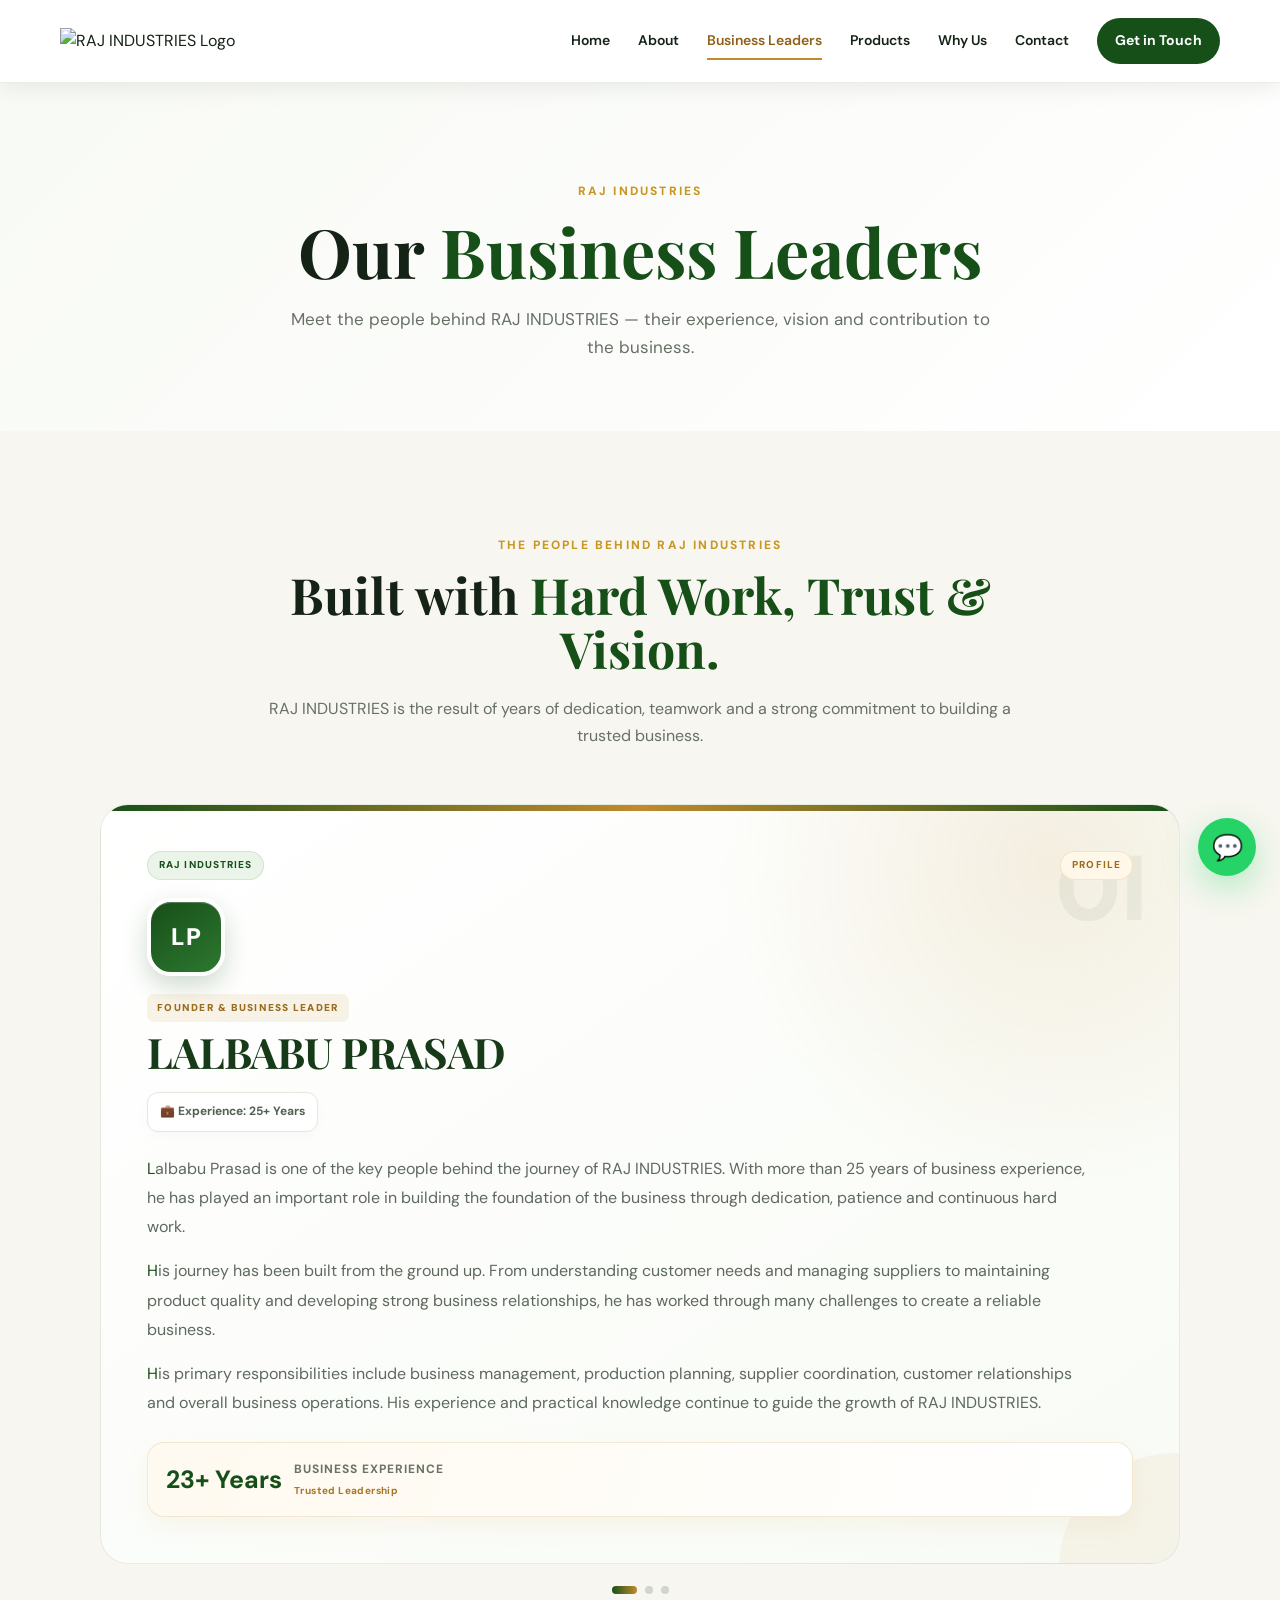
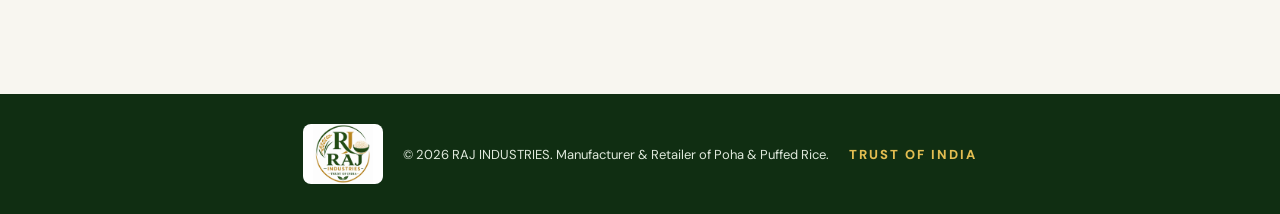
==== commit ff286567: "Update business-leaders.html" ====
--- a/business-leaders.html
+++ b/business-leaders.html
@@ -94,12 +94,12 @@
     </a>
     <button class="menu-btn" aria-label="Open menu">☰</button>
     <nav class="nav-links">
-      <a href="index.html">Home</a>
-      <a href="index.html#about">About</a>
+      <a href="#index">Home</a>
+      <a href="#about">About</a>
       <a href="business-leaders.html" class="active">Business Leaders</a>
-      <a href="index.html#products">Products</a>
-      <a href="index.html#why-us">Why Us</a>
-      <a href="index.html#contact">Contact</a>
+      <a href="#products">Products</a>
+      <a href="#why-us">Why Us</a>
+      <a href="#contact">Contact</a>
     </nav>
     <a href="#contact" class="nav-cta">Get in Touch</a>
   </div>
@@ -201,7 +201,7 @@
 
 <footer class="footer">
   <div class="container footer-inner">
-    <img src="assets/raj-industries-logo.png" alt="RAJ INDUSTRIES" class="footer-logo">
+    <img src="raj-industries-logo.png" alt="RAJ INDUSTRIES" class="footer-logo">
     <p>© <span id="year"></span> RAJ INDUSTRIES. Manufacturer & Retailer of Poha & Puffed Rice.</p>
     <p class="footer-tagline">TRUST OF INDIA</p>
   </div>
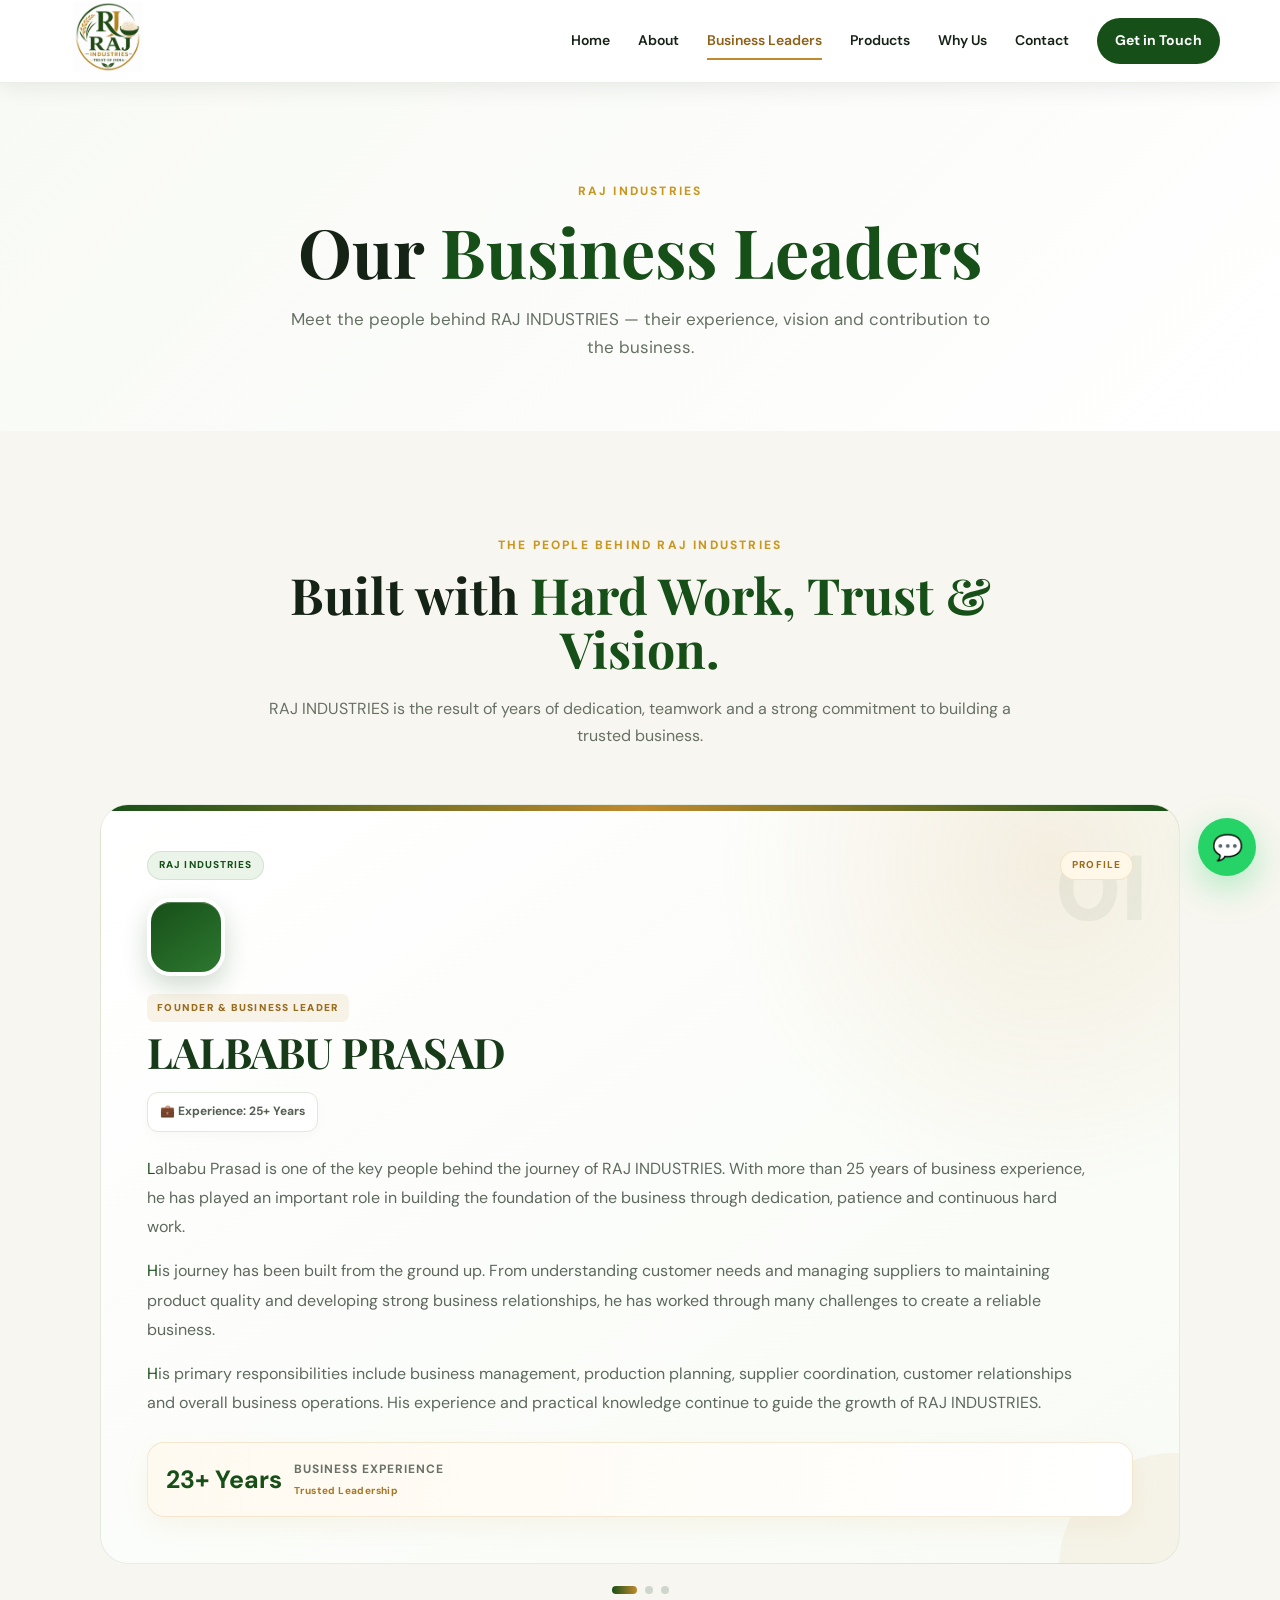
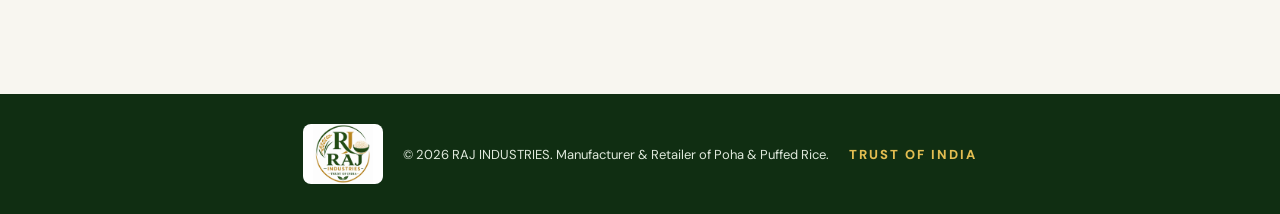
==== commit c6dffab7: "Update business-leaders.html" ====
--- a/business-leaders.html
+++ b/business-leaders.html
@@ -89,19 +89,19 @@
 
 <header class="header">
   <div class="container nav">
-    <a href="index.html#home" class="brand">
-      <img src="assets/raj-industries-logo.png" alt="RAJ INDUSTRIES Logo">
+    <a href="index.html" class="brand">
+      <img src="raj-industries-logo.png" alt="RAJ INDUSTRIES Logo">
     </a>
     <button class="menu-btn" aria-label="Open menu">☰</button>
     <nav class="nav-links">
-      <a href="#index">Home</a>
-      <a href="#about">About</a>
+      <a href="index.html">Home</a>
+      <a href="about.html">About</a>
       <a href="business-leaders.html" class="active">Business Leaders</a>
-      <a href="#products">Products</a>
-      <a href="#why-us">Why Us</a>
-      <a href="#contact">Contact</a>
+      <a href="products.html">Products</a>
+      <a href="why-us.html">Why Us</a>
+      <a href="contact.html">Contact</a>
     </nav>
-    <a href="#contact" class="nav-cta">Get in Touch</a>
+    <a href="contact.html" class="nav-cta">Get in Touch</a>
   </div>
 </header>
 
@@ -135,7 +135,7 @@
                   <span class="leader-status">RAJ INDUSTRIES</span>
                   <span class="leader-profile-tag">PROFILE</span>
                 </div>
-                <div class="leader-avatar">LP</div>
+                <div class="leader-avatar"><img src="lalbabu-profile.svg" alt="Lalbabu Prasad profile photo"></div>
                 <span class="leader-role">FOUNDER & BUSINESS LEADER</span>
                 <h3>LALBABU PRASAD</h3>
                 <div class="leader-meta">
@@ -155,7 +155,7 @@
                   <span class="leader-status">RAJ INDUSTRIES</span>
                   <span class="leader-profile-tag">PROFILE</span>
                 </div>
-                <div class="leader-avatar">AR</div>
+                <div class="leader-avatar"><img src="avinash-profile.svg" alt="Avinash Raj profile photo"></div>
                 <span class="leader-role">BUSINESS & OPERATIONS</span>
                 <h3>AVINASH RAJ</h3>
                 <div class="leader-meta">
@@ -175,7 +175,7 @@
                   <span class="leader-status">RAJ INDUSTRIES</span>
                   <span class="leader-profile-tag">PROFILE</span>
                 </div>
-                <div class="leader-avatar">RK</div>
+                <div class="leader-avatar"><img src="raju-profile.svg" alt="Raju kumar profile photo"></div>
                 <span class="leader-role">DIGITAL & BUSINESS MANAGEMENT</span>
                 <h3>RAJU KUMAR</h3>
                 <div class="leader-meta">
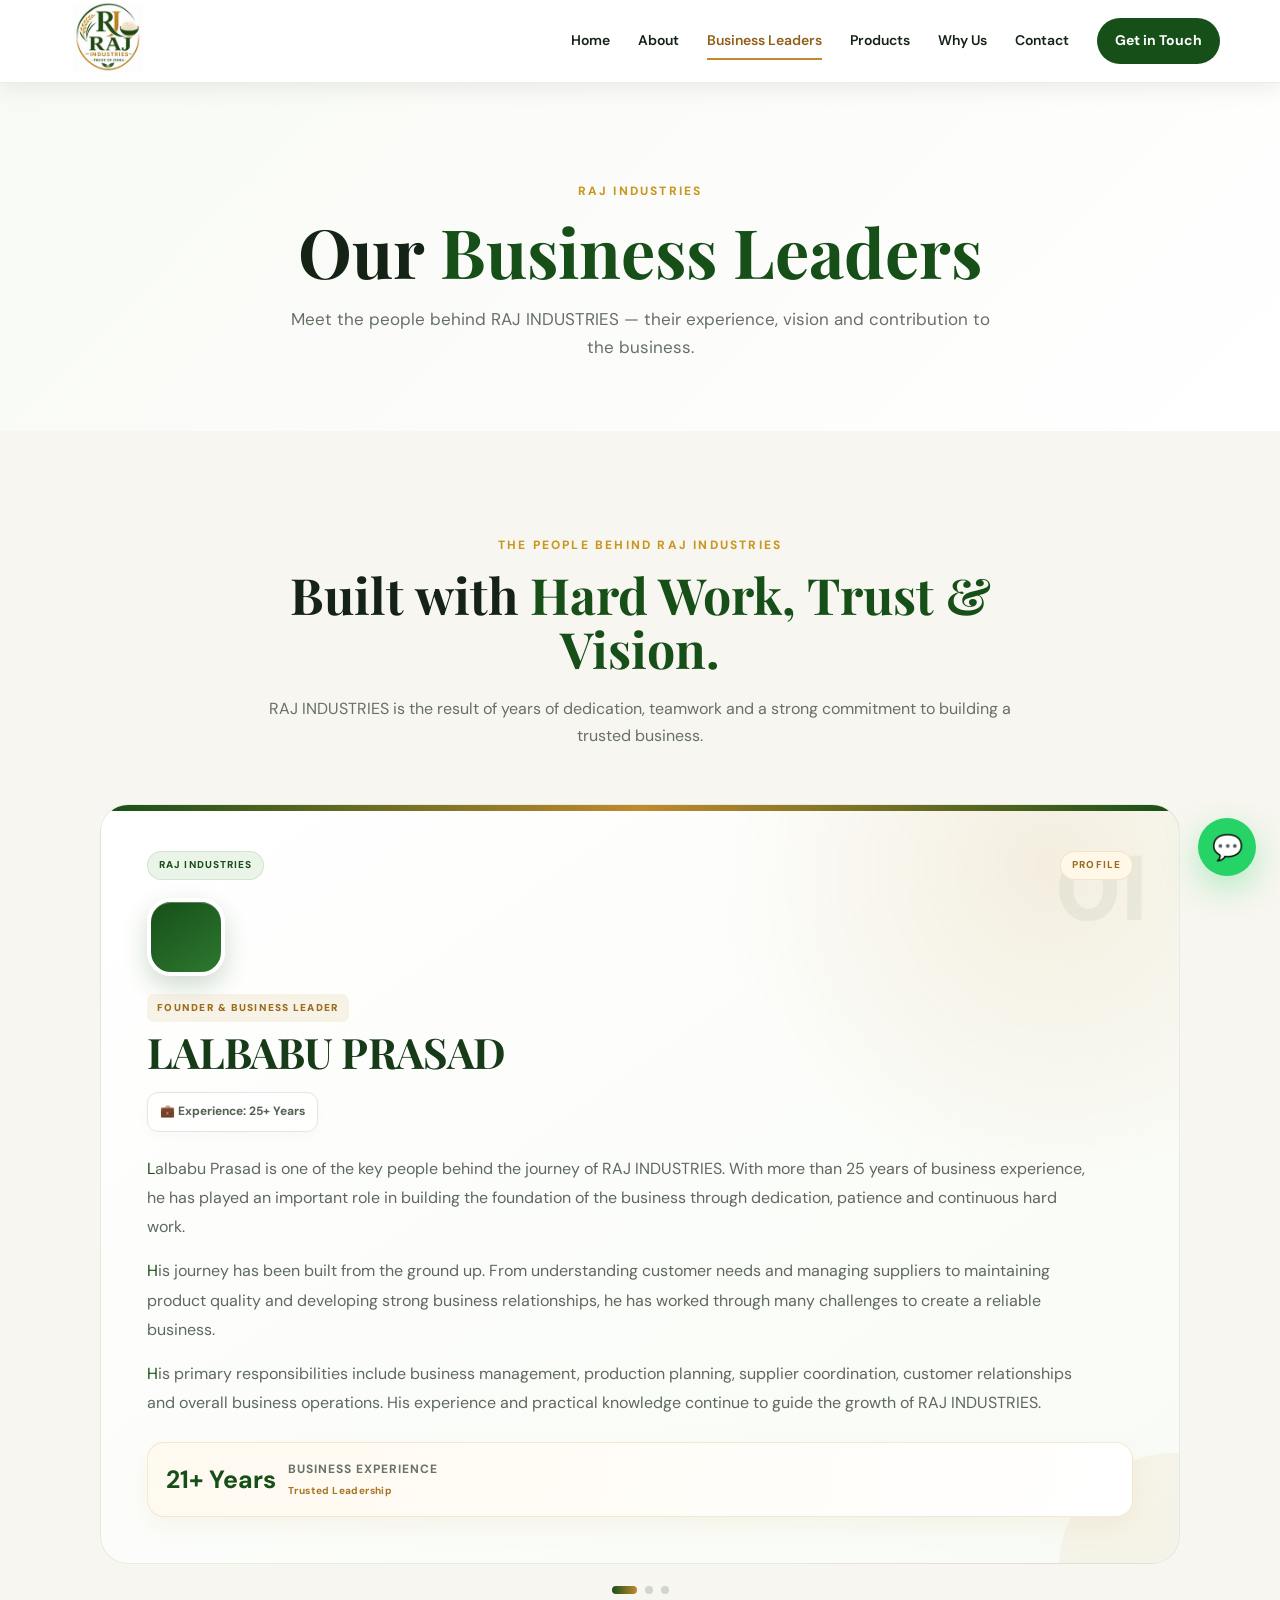
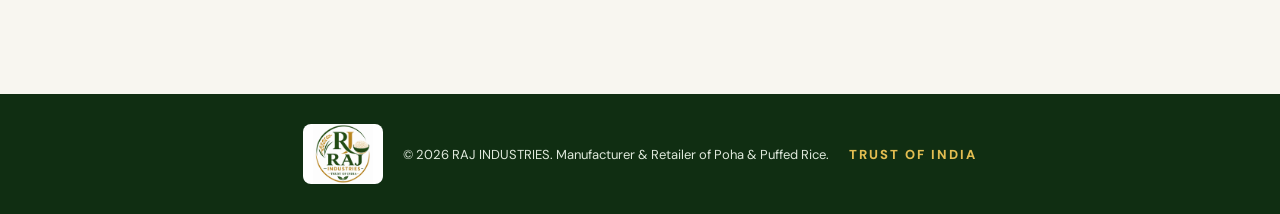
==== commit cc57c11b: "Update business-leaders.html" ====
--- a/business-leaders.html
+++ b/business-leaders.html
@@ -94,14 +94,14 @@
     </a>
     <button class="menu-btn" aria-label="Open menu">☰</button>
     <nav class="nav-links">
-      <a href="index.html">Home</a>
-      <a href="about.html">About</a>
-      <a href="business-leaders.html" class="active">Business Leaders</a>
-      <a href="products.html">Products</a>
-      <a href="why-us.html">Why Us</a>
-      <a href="contact.html">Contact</a>
+      <a href="#home">Home</a>
+      <a href="#about">About</a>
+      <a href="#business-leaders.html" class="active">Business Leaders</a>
+      <a href="#products">Products</a>
+      <a href="#why-us">Why Us</a>
+      <a href="#contact">Contact</a>
     </nav>
-    <a href="contact.html" class="nav-cta">Get in Touch</a>
+    <a href="#contact" class="nav-cta">Get in Touch</a>
   </div>
 </header>
 
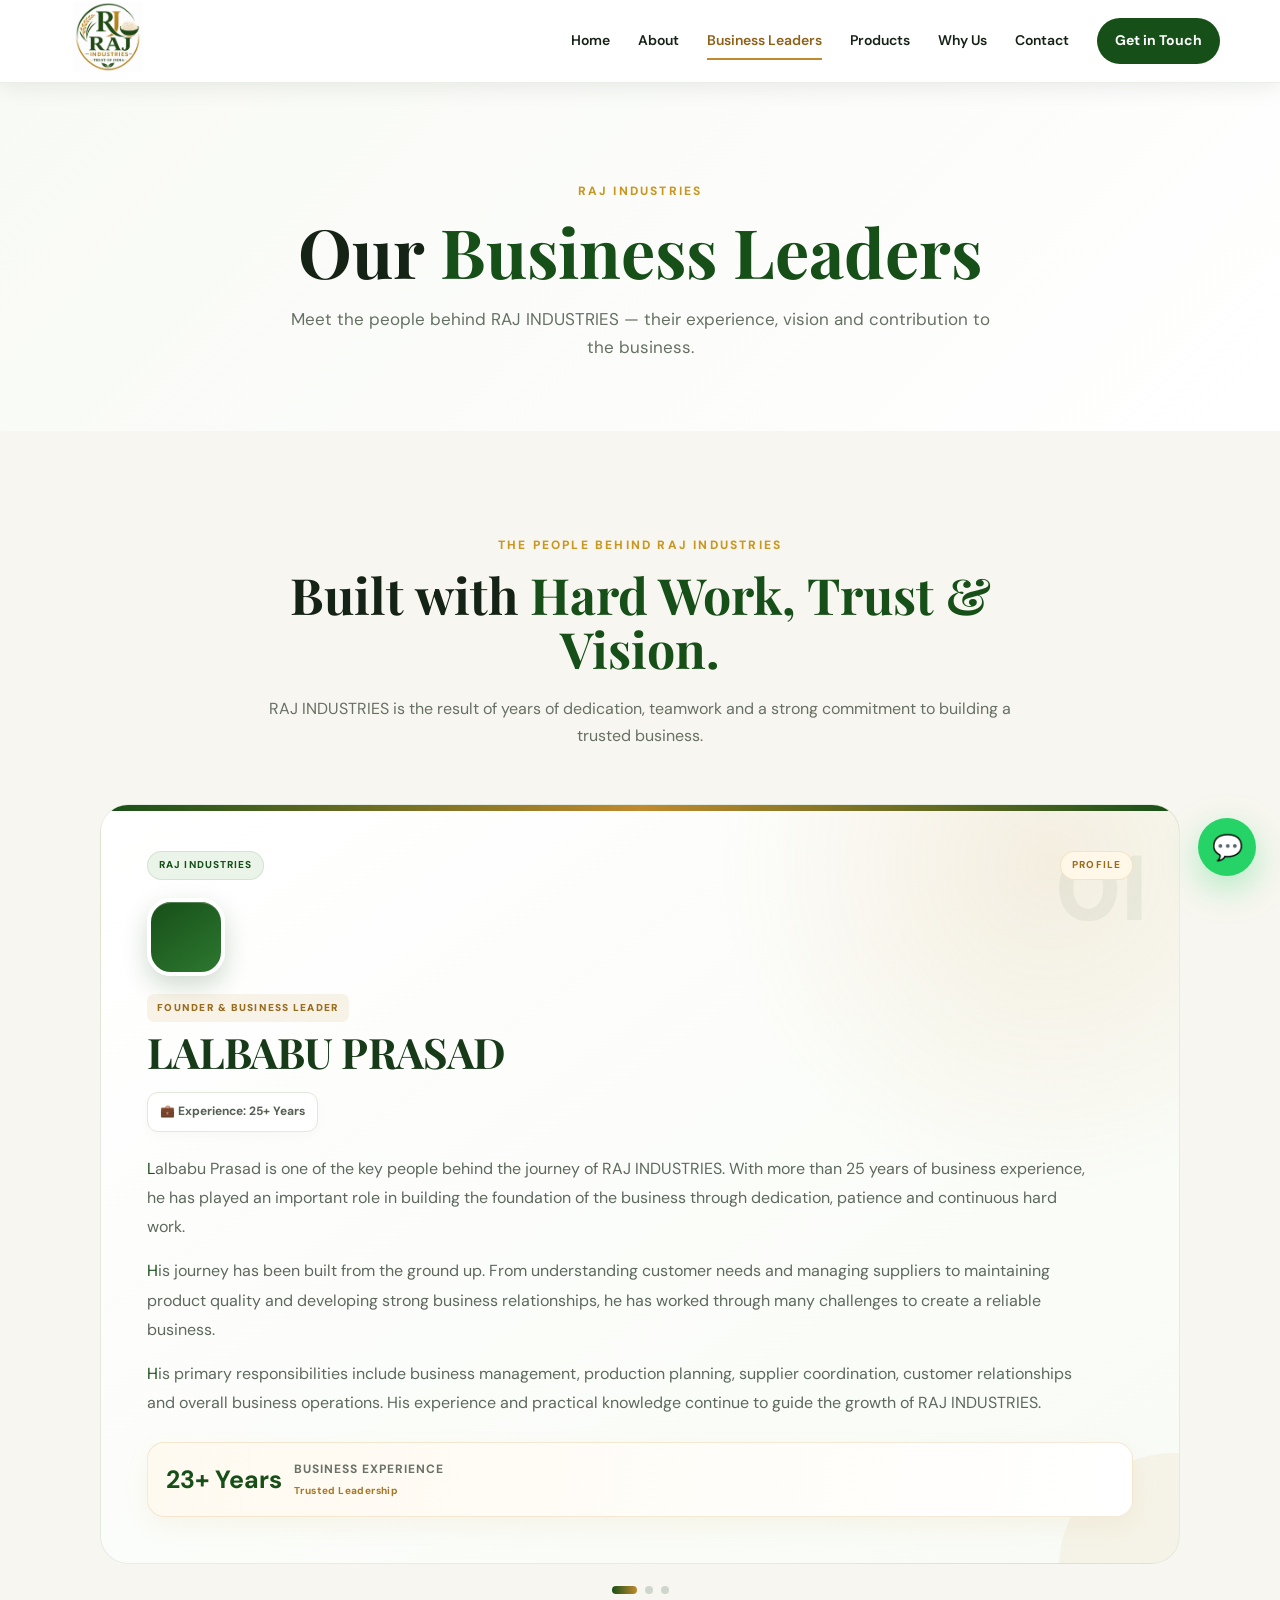
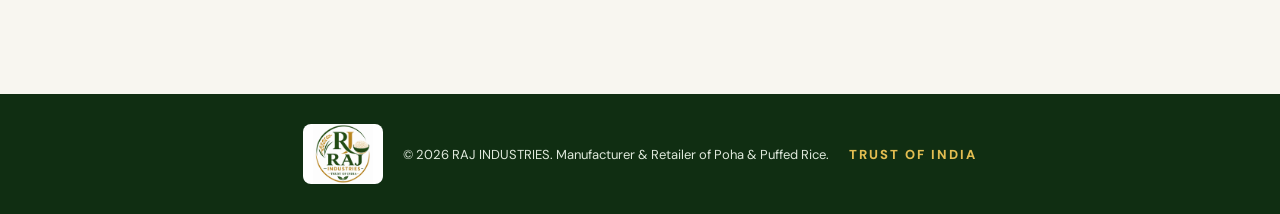
==== commit e9b338d7: "Update business-leaders.html" ====
--- a/business-leaders.html
+++ b/business-leaders.html
@@ -94,14 +94,14 @@
     </a>
     <button class="menu-btn" aria-label="Open menu">☰</button>
     <nav class="nav-links">
-      <a href="#home">Home</a>
-      <a href="#about">About</a>
-      <a href="#business-leaders.html" class="active">Business Leaders</a>
-      <a href="#products">Products</a>
-      <a href="#why-us">Why Us</a>
-      <a href="#contact">Contact</a>
+      <a href="index.html#home">Home</a>
+      <a href="index.html#about">About</a>
+      <a href="business-leaders.html" class="active" aria-current="page">Business Leaders</a>
+      <a href="index.html#products">Products</a>
+      <a href="index.html#why-us">Why Us</a>
+      <a href="index.html#contact">Contact</a>
     </nav>
-    <a href="#contact" class="nav-cta">Get in Touch</a>
+    <a href="index.html#contact" class="nav-cta">Get in Touch</a>
   </div>
 </header>
 
@@ -197,7 +197,7 @@
   </section>
 
 
-</main></main>
+</main>
 
 <footer class="footer">
   <div class="container footer-inner">
